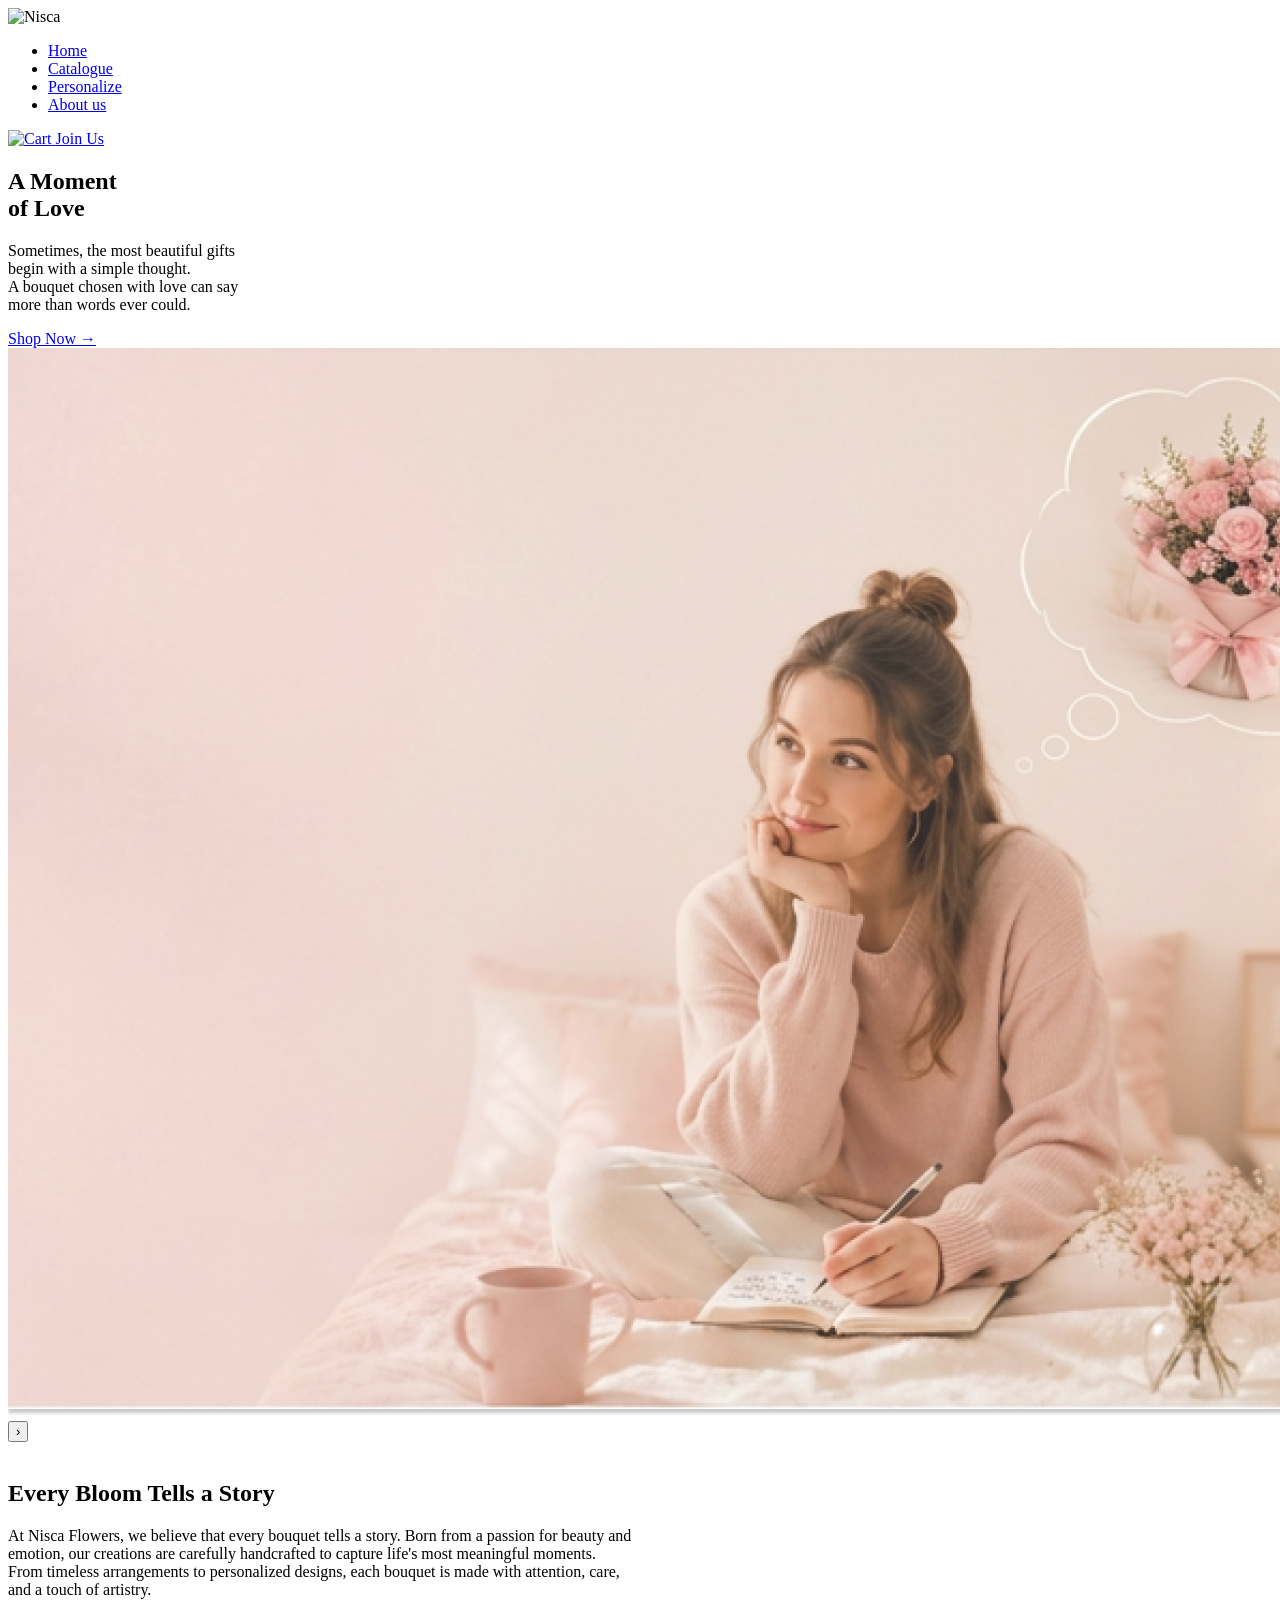
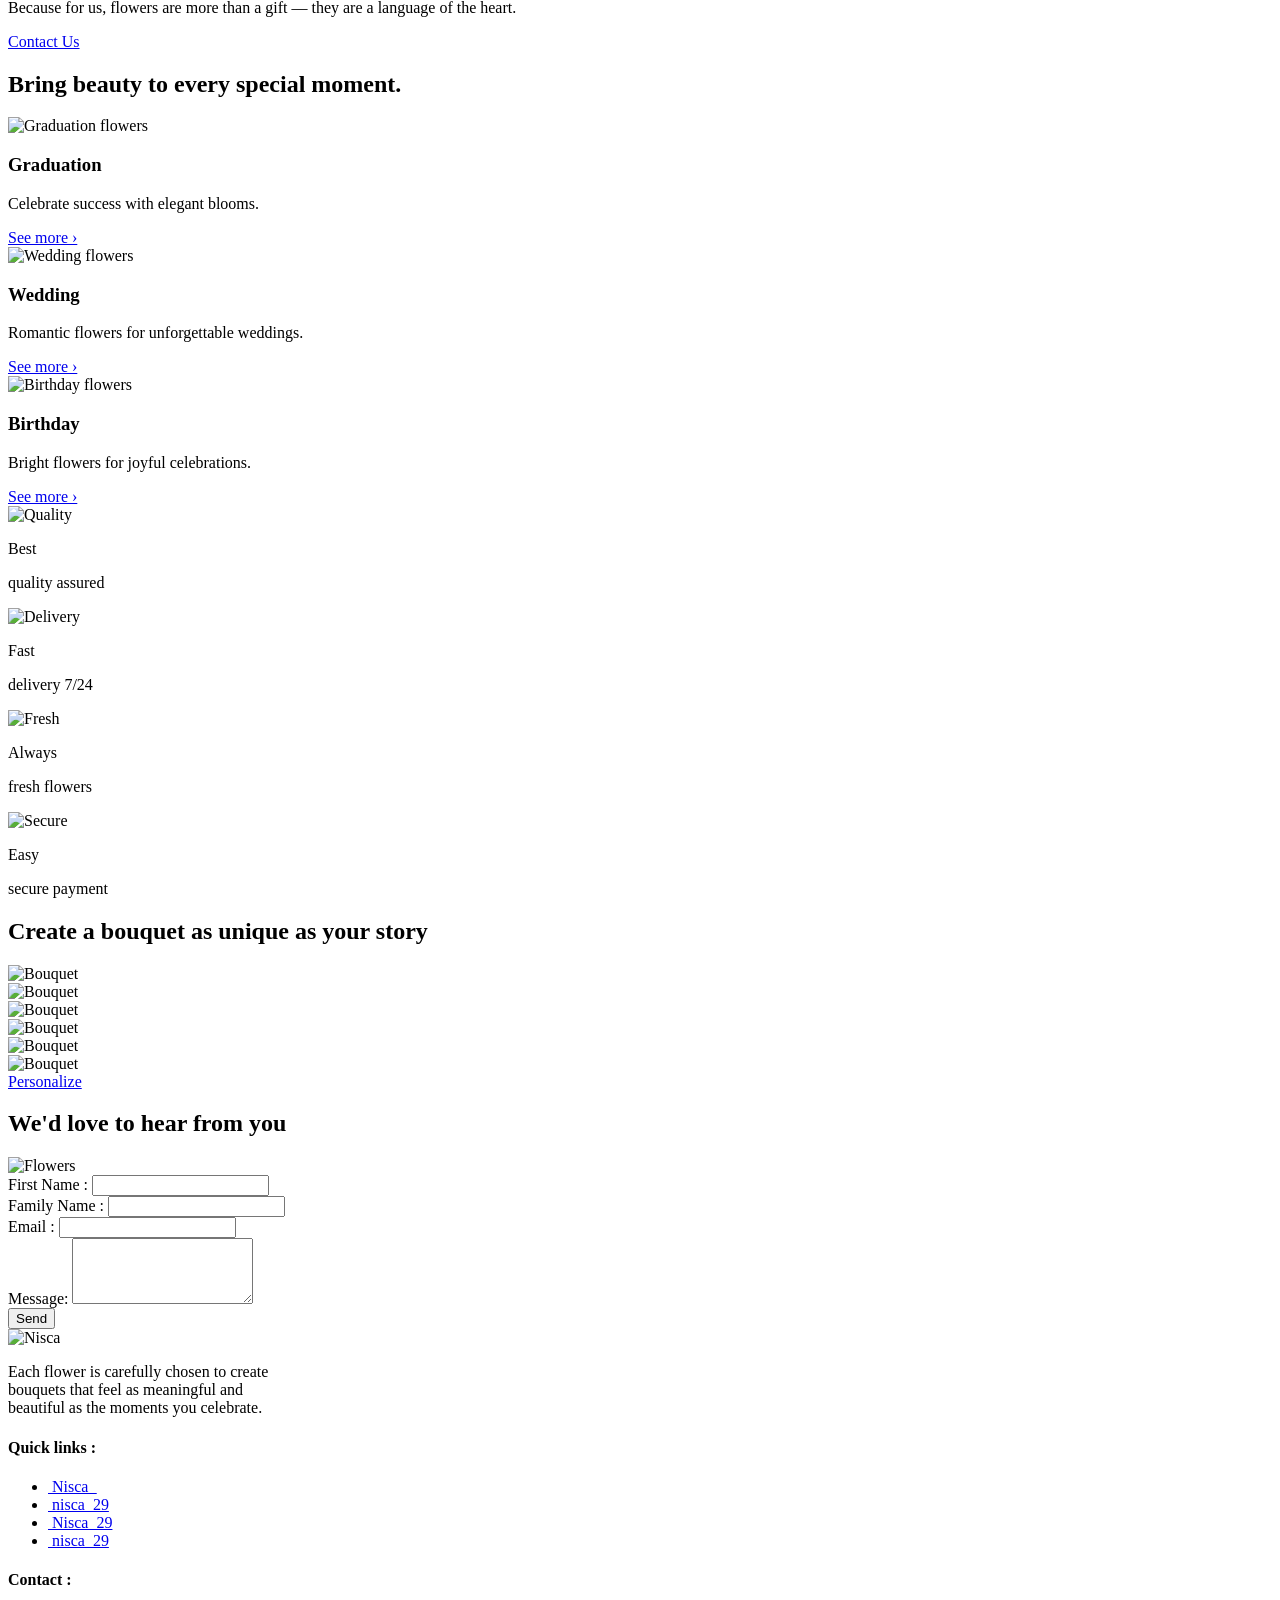
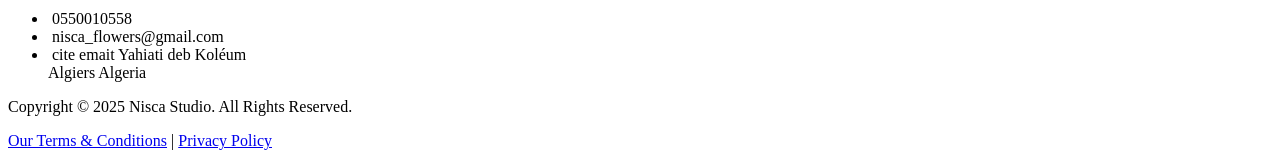
==== index.html @ c4d84436 "adding all the html content" ====
<!DOCTYPE html>
<html lang="en">
<head>
    <meta charset="UTF-8">
    <meta name="viewport" content="width=device-width, initial-scale=1.0">
    <title>Nisca - A Moment of Love</title>
    <link rel="stylesheet" href="styles.css">
    <link href="https://fonts.googleapis.com/css2?family=Playfair+Display:ital,wght@0,400;0,500;0,600;0,700;1,400;1,500;1,600&family=Poppins:wght@300;400;500;600&family=Great+Vibes&display=swap" rel="stylesheet">
</head>
<body>
    <!-- Header -->
    <header class="header">
        <div class="header-container">
            <div class="logo">
                <img src="logo.png" alt="Nisca">
            </div>
            <nav class="nav">
                <ul class="nav-links">
                    <li><a href="#" class="active">Home</a></li>
                    <li><a href="#">Catalogue</a></li>
                    <li><a href="#">Personalize</a></li>
                    <li><a href="#">About us</a></li>
                </ul>
            </nav>
            <div class="header-actions">
                <a href="#" class="cart-icon">
                    <img src="cart-icon.png" alt="Cart">
                </a>
                <a href="#" class="btn-join">Join Us</a>
            </div>
        </div>
    </header>

    <!-- Hero Section -->
    <section class="hero">
        <div class="hero-container">
            <div class="hero-content">
                <h1 class="hero-title">A Moment<br><span>of Love</span></h1>
                <p class="hero-description">
                    Sometimes, the most beautiful gifts<br>
                    begin with a simple thought.<br>
                    A bouquet chosen with love can say<br>
                    more than words ever could.
                </p>
                <a href="#" class="btn-shop">
                    Shop Now
                    <span class="arrow">→</span>
                </a>
            </div>
            <div class="hero-image">
                <img src="/images/header1.png" alt="Woman with flowers">
                <div class="hero-slider-arrow">
                    <button class="slider-btn">›</button>
                </div>
            </div>
        </div>
        <div class="decorative-heart">
            <img src="heart-decoration.png" alt="">
        </div>
    </section>

    <!-- Story Section -->
    <section class="story-section">
        <h2 class="script-title">Every Bloom Tells a Story</h2>
        <p class="story-description">
            At Nisca Flowers, we believe that every bouquet tells a story. Born from a passion for beauty and<br>
            emotion, our creations are carefully handcrafted to capture life's most meaningful moments.<br>
            From timeless arrangements to personalized designs, each bouquet is made with attention, care,<br>
            and a touch of artistry.<br>
            Because for us, flowers are more than a gift — they are a language of the heart.
        </p>
        <a href="#" class="btn-contact">Contact Us</a>
    </section>

    <!-- Occasions Section -->
    <section class="occasions-section">
        <h2 class="script-title">Bring beauty to every special moment.</h2>
        <div class="occasions-grid">
            <div class="occasion-card">
                <div class="occasion-image">
                    <img src="/images/graduation.png" alt="Graduation flowers">
                </div>
                <h3>Graduation</h3>
                <p>Celebrate success with elegant blooms.</p>
                <a href="#" class="see-more">See more ›</a>
            </div>
            <div class="occasion-card">
                <div class="occasion-image">
                    <img src="/images/wedding.png" alt="Wedding flowers">
                </div>
                <h3>Wedding</h3>
                <p>Romantic flowers for unforgettable weddings.</p>
                <a href="#" class="see-more">See more ›</a>
            </div>
            <div class="occasion-card">
                <div class="occasion-image">
                    <img src="/images/birthday.png" alt="Birthday flowers">
                </div>
                <h3>Birthday</h3>
                <p>Bright flowers for joyful celebrations.</p>
                <a href="#" class="see-more">See more ›</a>
            </div>
        </div>
    </section>

    <!-- Features Bar -->
    <section class="features-bar">
        <div class="features-container">
            <div class="feature">
                <div class="feature-icon">
                    <img src="icon-quality.png" alt="Quality">
                </div>
                <p class="feature-label">Best</p>
                <p class="feature-text">quality assured</p>
            </div>
            <div class="feature">
                <div class="feature-icon">
                    <img src="icon-delivery.png" alt="Delivery">
                </div>
                <p class="feature-label">Fast</p>
                <p class="feature-text">delivery 7/24</p>
            </div>
            <div class="feature">
                <div class="feature-icon">
                    <img src="icon-fresh.png" alt="Fresh">
                </div>
                <p class="feature-label">Always</p>
                <p class="feature-text">fresh flowers</p>
            </div>
            <div class="feature">
                <div class="feature-icon">
                    <img src="icon-secure.png" alt="Secure">
                </div>
                <p class="feature-label">Easy</p>
                <p class="feature-text">secure payment</p>
            </div>
        </div>
    </section>

    <!-- Personalize Section -->
    <section class="personalize-section">
        <h2 class="script-title">Create a bouquet as unique as your story</h2>
        <div class="bouquet-grid">
            <div class="bouquet-item large">
                <img src="/images/pic1.png" alt="Bouquet">
            </div>
            <div class="bouquet-item">
                <img src="/images/pic2.png" alt="Bouquet">
            </div>
            <div class="bouquet-item">
                <img src="/images/pic3.png" alt="Bouquet">
            </div>
            <div class="bouquet-item">
                <img src="/images/pic4.png" alt="Bouquet">
            </div>
            <div class="bouquet-item">
                <img src="/images/pic6.png" alt="Bouquet">
            </div>
            <div class="bouquet-item">
                <img src="/images/pic5.png" alt="Bouquet">
            </div>
        </div>
        <a href="#" class="btn-personalize">Personalize</a>
    </section>

    <!-- Contact Section -->
    <section class="contact-section">
        <h2 class="script-title">We'd love to hear from you</h2>
        <div class="contact-container">
            <div class="contact-image">
                <img src="/images/contact_pic.png" alt="Flowers">
            </div>
            <form class="contact-form">
                <div class="form-row">
                    <div class="form-group">
                        <label for="firstName">First Name :</label>
                        <input type="text" id="firstName" name="firstName">
                    </div>
                    <div class="form-group">
                        <label for="familyName">Family Name :</label>
                        <input type="text" id="familyName" name="familyName">
                    </div>
                </div>
                <div class="form-group">
                    <label for="email">Email :</label>
                    <input type="email" id="email" name="email">
                </div>
                <div class="form-group">
                    <label for="message">Message:</label>
                    <textarea id="message" name="message" rows="4"></textarea>
                </div>
                <button type="submit" class="btn-send">Send</button>
            </form>
        </div>
    </section>

    <!-- Footer -->
    <footer class="footer">
        <div class="footer-container">
            <div class="footer-brand">
                <div class="footer-logo">
                    <img src="logo-white.png" alt="Nisca">
                </div>
                <p class="footer-tagline">
                    Each flower is carefully chosen to create<br>
                    bouquets that feel as meaningful and<br>
                    beautiful as the moments you celebrate.
                </p>
            </div>
            <div class="footer-links">
                <h4>Quick links :</h4>
                <ul>
                    <li><a href="#"><img src="icon-facebook.png" alt=""> Nisca_</a></li>
                    <li><a href="#"><img src="icon-instagram.png" alt=""> nisca_29</a></li>
                    <li><a href="#"><img src="icon-tiktok.png" alt=""> Nisca_29</a></li>
                    <li><a href="#"><img src="icon-twitter.png" alt=""> nisca_29</a></li>
                </ul>
            </div>
            <div class="footer-contact">
                <h4>Contact :</h4>
                <ul>
                    <li><img src="icon-phone.png" alt=""> 0550010558</li>
                    <li><img src="icon-email.png" alt=""> nisca_flowers@gmail.com</li>
                    <li><img src="icon-location.png" alt=""> cite emait Yahiati deb Koléum<br>Algiers Algeria</li>
                </ul>
            </div>
        </div>
        <div class="footer-bottom">
            <p>Copyright © 2025 Nisca Studio. All Rights Reserved.</p>
            <p><a href="#">Our Terms & Conditions</a> | <a href="#">Privacy Policy</a></p>
        </div>
    </footer>

    <script src="script.js"></script>
</body>
</html>
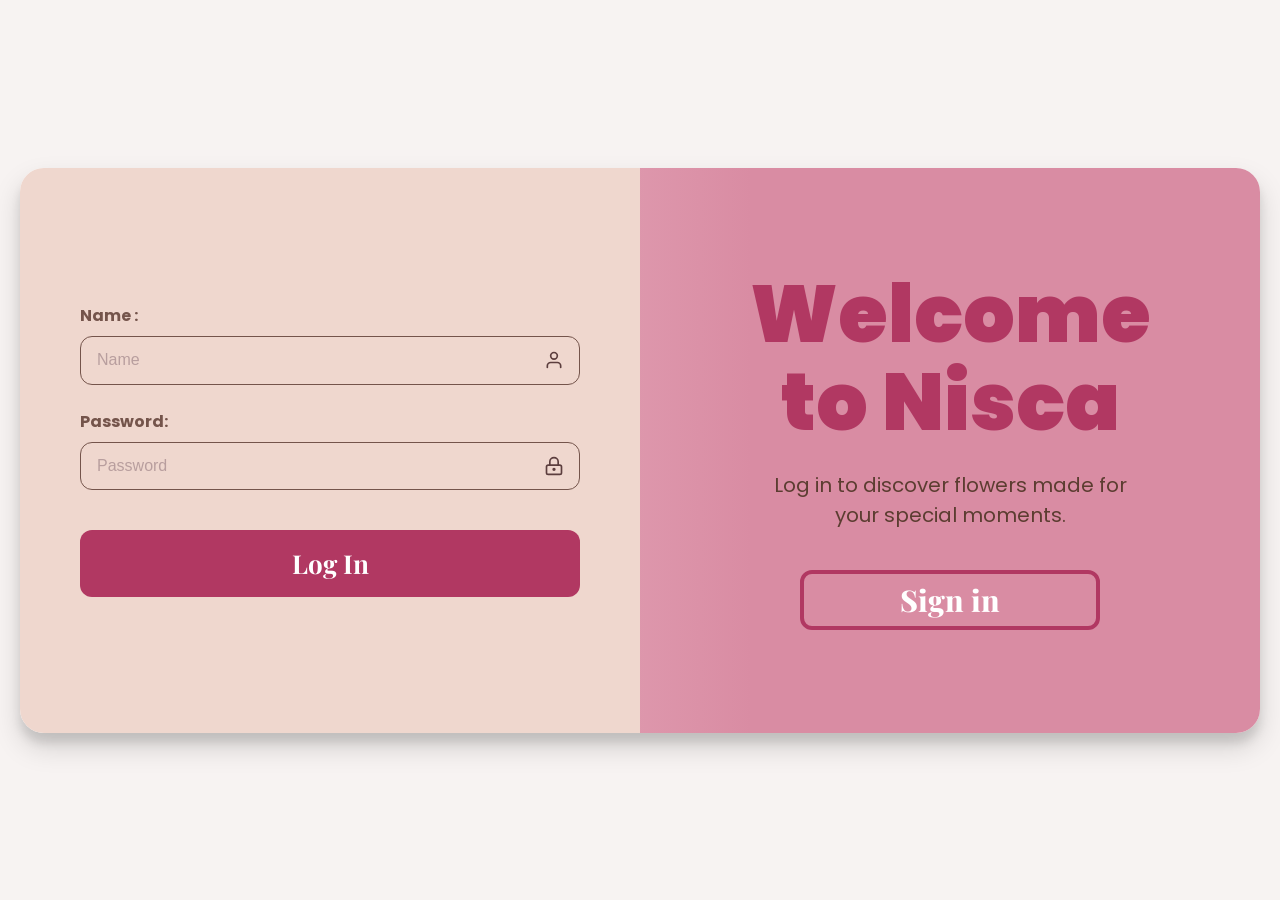
==== commit 3c0109d6: "adding css animation" ====
--- a/index.html
+++ b/index.html
@@ -1,236 +1,154 @@
 <!DOCTYPE html>
 <html lang="en">
 <head>
-    <meta charset="UTF-8">
-    <meta name="viewport" content="width=device-width, initial-scale=1.0">
-    <title>Nisca - A Moment of Love</title>
-    <link rel="stylesheet" href="styles.css">
-    <link href="https://fonts.googleapis.com/css2?family=Playfair+Display:ital,wght@0,400;0,500;0,600;0,700;1,400;1,500;1,600&family=Poppins:wght@300;400;500;600&family=Great+Vibes&display=swap" rel="stylesheet">
+  <meta charset="UTF-8" />
+  <meta name="viewport" content="width=device-width, initial-scale=1.0"/>
+  <title>Nisca Auth</title>
+
+  <link rel="stylesheet" href="style.css"/>
+
+  <link href="https://fonts.googleapis.com/css2?family=Playfair+Display:wght@400;500;600;700;800&family=Poppins:wght@300;400;500;600;700&display=swap" rel="stylesheet">
 </head>
 <body>
-    <!-- Header -->
-    <header class="header">
-        <div class="header-container">
-            <div class="logo">
-                <img src="logo.png" alt="Nisca">
-            </div>
-            <nav class="nav">
-                <ul class="nav-links">
-                    <li><a href="#" class="active">Home</a></li>
-                    <li><a href="#">Catalogue</a></li>
-                    <li><a href="#">Personalize</a></li>
-                    <li><a href="#">About us</a></li>
-                </ul>
-            </nav>
-            <div class="header-actions">
-                <a href="#" class="cart-icon">
-                    <img src="cart-icon.png" alt="Cart">
-                </a>
-                <a href="#" class="btn-join">Join Us</a>
-            </div>
+
+  <div class="container" id="container">
+
+    <div class="form-container sign-up-container">
+      <form class="form">
+
+        <label for="signup-name">Name :</label>
+        <div class="input-wrapper">
+          <input id="signup-name" type="text" placeholder="Name" />
+          <span class="input-icon">
+            <svg width="20" height="20" viewBox="0 0 24 24" fill="none"
+                 stroke="currentColor" stroke-width="2"
+                 stroke-linecap="round" stroke-linejoin="round">
+              <path d="M20 21v-2a4 4 0 0 0-4-4H8a4 4 0 0 0-4 4v2" />
+              <circle cx="12" cy="7" r="4" />
+            </svg>
+          </span>
         </div>
-    </header>
 
-    <!-- Hero Section -->
-    <section class="hero">
-        <div class="hero-container">
-            <div class="hero-content">
-                <h1 class="hero-title">A Moment<br><span>of Love</span></h1>
-                <p class="hero-description">
-                    Sometimes, the most beautiful gifts<br>
-                    begin with a simple thought.<br>
-                    A bouquet chosen with love can say<br>
-                    more than words ever could.
-                </p>
-                <a href="#" class="btn-shop">
-                    Shop Now
-                    <span class="arrow">→</span>
-                </a>
-            </div>
-            <div class="hero-image">
-                <img src="/images/header1.png" alt="Woman with flowers">
-                <div class="hero-slider-arrow">
-                    <button class="slider-btn">›</button>
-                </div>
-            </div>
+        <label for="signup-email">Email :</label>
+        <div class="input-wrapper">
+          <input id="signup-email" type="email" placeholder="email" />
+          <span class="input-icon">
+            <svg width="20" height="20" viewBox="0 0 24 24" fill="none"
+                 stroke="currentColor" stroke-width="2"
+                 stroke-linecap="round" stroke-linejoin="round">
+              <rect x="2" y="4" width="20" height="16" rx="2" />
+              <path d="m22 7-8.97 5.7a1.94 1.94 0 0 1-2.06 0L2 7" />
+            </svg>
+          </span>
         </div>
-        <div class="decorative-heart">
-            <img src="heart-decoration.png" alt="">
+
+        <label for="signup-password">Password:</label>
+        <div class="input-wrapper">
+          <input id="signup-password" type="password" placeholder="Password" />
+          <span class="input-icon">
+            <svg width="20" height="20" viewBox="0 0 24 24" fill="none"
+                 stroke="currentColor" stroke-width="2"
+                 stroke-linecap="round" stroke-linejoin="round">
+              <rect x="3" y="11" width="18" height="11" rx="2" ry="2" />
+              <path d="M7 11V7a5 5 0 0 1 10 0v4" />
+              <circle cx="12" cy="16" r="1" />
+            </svg>
+          </span>
         </div>
-    </section>
 
-    <!-- Story Section -->
-    <section class="story-section">
-        <h2 class="script-title">Every Bloom Tells a Story</h2>
-        <p class="story-description">
-            At Nisca Flowers, we believe that every bouquet tells a story. Born from a passion for beauty and<br>
-            emotion, our creations are carefully handcrafted to capture life's most meaningful moments.<br>
-            From timeless arrangements to personalized designs, each bouquet is made with attention, care,<br>
-            and a touch of artistry.<br>
-            Because for us, flowers are more than a gift — they are a language of the heart.
-        </p>
-        <a href="#" class="btn-contact">Contact Us</a>
-    </section>
+        <label for="signup-confirm">Confirm Password :</label>
+        <div class="input-wrapper">
+          <input id="signup-confirm" type="password" placeholder="Password:" />
+          <span class="input-icon">
+            <svg width="20" height="20" viewBox="0 0 24 24" fill="none"
+                 stroke="currentColor" stroke-width="2"
+                 stroke-linecap="round" stroke-linejoin="round">
+              <rect x="3" y="11" width="18" height="11" rx="2" ry="2" />
+              <path d="M7 11V7a5 5 0 0 1 10 0v4" />
+              <circle cx="12" cy="16" r="1" />
+            </svg>
+          </span>
+        </div>
 
-    <!-- Occasions Section -->
-    <section class="occasions-section">
-        <h2 class="script-title">Bring beauty to every special moment.</h2>
-        <div class="occasions-grid">
-            <div class="occasion-card">
-                <div class="occasion-image">
-                    <img src="/images/graduation.png" alt="Graduation flowers">
-                </div>
-                <h3>Graduation</h3>
-                <p>Celebrate success with elegant blooms.</p>
-                <a href="#" class="see-more">See more ›</a>
-            </div>
-            <div class="occasion-card">
-                <div class="occasion-image">
-                    <img src="/images/wedding.png" alt="Wedding flowers">
-                </div>
-                <h3>Wedding</h3>
-                <p>Romantic flowers for unforgettable weddings.</p>
-                <a href="#" class="see-more">See more ›</a>
-            </div>
-            <div class="occasion-card">
-                <div class="occasion-image">
-                    <img src="/images/birthday.png" alt="Birthday flowers">
-                </div>
-                <h3>Birthday</h3>
-                <p>Bright flowers for joyful celebrations.</p>
-                <a href="#" class="see-more">See more ›</a>
-            </div>
+        <button type="submit" class="btn-primary">
+          Sign in
+        </button>
+      </form>
+    </div>
+
+    <div class="form-container sign-in-container">
+      <form class="form">
+
+        <label for="login-name">Name :</label>
+        <div class="input-wrapper">
+          <input id="login-name" type="text" placeholder="Name" />
+          <span class="input-icon">
+            <svg width="20" height="20" viewBox="0 0 24 24" fill="none"
+                 stroke="currentColor" stroke-width="2"
+                 stroke-linecap="round" stroke-linejoin="round">
+              <path d="M20 21v-2a4 4 0 0 0-4-4H8a4 4 0 0 0-4 4v2" />
+              <circle cx="12" cy="7" r="4" />
+            </svg>
+          </span>
         </div>
-    </section>
 
-    <!-- Features Bar -->
-    <section class="features-bar">
-        <div class="features-container">
-            <div class="feature">
-                <div class="feature-icon">
-                    <img src="icon-quality.png" alt="Quality">
-                </div>
-                <p class="feature-label">Best</p>
-                <p class="feature-text">quality assured</p>
-            </div>
-            <div class="feature">
-                <div class="feature-icon">
-                    <img src="icon-delivery.png" alt="Delivery">
-                </div>
-                <p class="feature-label">Fast</p>
-                <p class="feature-text">delivery 7/24</p>
-            </div>
-            <div class="feature">
-                <div class="feature-icon">
-                    <img src="icon-fresh.png" alt="Fresh">
-                </div>
-                <p class="feature-label">Always</p>
-                <p class="feature-text">fresh flowers</p>
-            </div>
-            <div class="feature">
-                <div class="feature-icon">
-                    <img src="icon-secure.png" alt="Secure">
-                </div>
-                <p class="feature-label">Easy</p>
-                <p class="feature-text">secure payment</p>
-            </div>
+        <label for="login-password">Password:</label>
+        <div class="input-wrapper">
+          <input id="login-password" type="password" placeholder="Password" />
+          <span class="input-icon">
+            <svg width="20" height="20" viewBox="0 0 24 24" fill="none"
+                 stroke="currentColor" stroke-width="2"
+                 stroke-linecap="round" stroke-linejoin="round">
+              <rect x="3" y="11" width="18" height="11" rx="2" ry="2" />
+              <path d="M7 11V7a5 5 0 0 1 10 0v4" />
+              <circle cx="12" cy="16" r="1" />
+            </svg>
+          </span>
         </div>
-    </section>
 
-    <!-- Personalize Section -->
-    <section class="personalize-section">
-        <h2 class="script-title">Create a bouquet as unique as your story</h2>
-        <div class="bouquet-grid">
-            <div class="bouquet-item large">
-                <img src="/images/pic1.png" alt="Bouquet">
-            </div>
-            <div class="bouquet-item">
-                <img src="/images/pic2.png" alt="Bouquet">
-            </div>
-            <div class="bouquet-item">
-                <img src="/images/pic3.png" alt="Bouquet">
-            </div>
-            <div class="bouquet-item">
-                <img src="/images/pic4.png" alt="Bouquet">
-            </div>
-            <div class="bouquet-item">
-                <img src="/images/pic6.png" alt="Bouquet">
-            </div>
-            <div class="bouquet-item">
-                <img src="/images/pic5.png" alt="Bouquet">
-            </div>
+        <button type="submit" class="btn-primary">
+          Log In
+        </button>
+
+      </form>
+    </div>
+
+    <div class="overlay-container">
+
+      <div class="overlay">
+
+        <div class="overlay-panel overlay-left">
+          <h1>Welcome<br>Back !</h1>
+
+          <p>
+            Sign in and turn simple moments<br>
+            into beautiful memories.
+          </p>
+
+          <button class="ghost" id="signIn">
+            Log in
+          </button>
         </div>
-        <a href="#" class="btn-personalize">Personalize</a>
-    </section>
 
-    <!-- Contact Section -->
-    <section class="contact-section">
-        <h2 class="script-title">We'd love to hear from you</h2>
-        <div class="contact-container">
-            <div class="contact-image">
-                <img src="/images/contact_pic.png" alt="Flowers">
-            </div>
-            <form class="contact-form">
-                <div class="form-row">
-                    <div class="form-group">
-                        <label for="firstName">First Name :</label>
-                        <input type="text" id="firstName" name="firstName">
-                    </div>
-                    <div class="form-group">
-                        <label for="familyName">Family Name :</label>
-                        <input type="text" id="familyName" name="familyName">
-                    </div>
-                </div>
-                <div class="form-group">
-                    <label for="email">Email :</label>
-                    <input type="email" id="email" name="email">
-                </div>
-                <div class="form-group">
-                    <label for="message">Message:</label>
-                    <textarea id="message" name="message" rows="4"></textarea>
-                </div>
-                <button type="submit" class="btn-send">Send</button>
-            </form>
+        <div class="overlay-panel overlay-right">
+          <h1>Welcome<br>to Nisca</h1>
+
+          <p>
+            Log in to discover flowers made for<br>
+            your special moments.
+          </p>
+
+          <button class="ghost" id="signUp">
+            Sign in
+          </button>
         </div>
-    </section>
 
-    <!-- Footer -->
-    <footer class="footer">
-        <div class="footer-container">
-            <div class="footer-brand">
-                <div class="footer-logo">
-                    <img src="logo-white.png" alt="Nisca">
-                </div>
-                <p class="footer-tagline">
-                    Each flower is carefully chosen to create<br>
-                    bouquets that feel as meaningful and<br>
-                    beautiful as the moments you celebrate.
-                </p>
-            </div>
-            <div class="footer-links">
-                <h4>Quick links :</h4>
-                <ul>
-                    <li><a href="#"><img src="icon-facebook.png" alt=""> Nisca_</a></li>
-                    <li><a href="#"><img src="icon-instagram.png" alt=""> nisca_29</a></li>
-                    <li><a href="#"><img src="icon-tiktok.png" alt=""> Nisca_29</a></li>
-                    <li><a href="#"><img src="icon-twitter.png" alt=""> nisca_29</a></li>
-                </ul>
-            </div>
-            <div class="footer-contact">
-                <h4>Contact :</h4>
-                <ul>
-                    <li><img src="icon-phone.png" alt=""> 0550010558</li>
-                    <li><img src="icon-email.png" alt=""> nisca_flowers@gmail.com</li>
-                    <li><img src="icon-location.png" alt=""> cite emait Yahiati deb Koléum<br>Algiers Algeria</li>
-                </ul>
-            </div>
-        </div>
-        <div class="footer-bottom">
-            <p>Copyright © 2025 Nisca Studio. All Rights Reserved.</p>
-            <p><a href="#">Our Terms & Conditions</a> | <a href="#">Privacy Policy</a></p>
-        </div>
-    </footer>
+      </div>
 
-    <script src="script.js"></script>
+    </div>
+
+  </div>
+
+  <script src="script.js"></script>
 </body>
-</html>
+</html>
--- a/style.css
+++ b/style.css
@@ -0,0 +1,228 @@
+*{
+  margin:0;
+  padding:0;
+  box-sizing:border-box;
+}
+
+body{
+  font-family:'Poppins',sans-serif;
+  min-height:100vh;
+  display:flex;
+  justify-content:center;
+  align-items:center;
+  background:#f7f3f2;
+  padding:20px;
+}
+
+.container{
+  position:relative;
+  width:1400px;
+  height:565px;
+  background:#fff;
+  border-radius:24px;
+  overflow:hidden;
+  box-shadow:0 14px 28px rgba(0,0,0,0.15), 0 10px 10px rgba(0,0,0,0.1);
+}
+
+.form-container{
+  position:absolute;
+  top:0;
+  height:100%;
+  transition:all 0.6s ease-in-out;
+}
+
+.sign-in-container{
+  left:0;
+  width:50%;
+  z-index:2;
+}
+
+.sign-up-container{
+  left:0;
+  width:50%;
+  opacity:0;
+  z-index:1;
+}
+
+.container.right-panel-active .sign-in-container{
+  transform:translateX(100%);
+}
+
+.container.right-panel-active .sign-up-container{
+  transform:translateX(100%);
+  opacity:1;
+  z-index:5;
+  animation:show 0.6s;
+}
+
+@keyframes show{
+  0%,49.99%{
+    opacity:0;
+    z-index:1;
+  }
+
+  50%,100%{
+    opacity:1;
+    z-index:5;
+  }
+}
+
+.form{
+  background:#EFD7CE;
+  height:100%;
+  display:flex;
+  flex-direction:column;
+  justify-content:center;
+  padding:0 60px;
+}
+
+.form label{
+  display:block;
+  font-size:1rem;
+  font-weight:700;
+  color:#74544B;
+  margin-bottom:0.5rem;
+}
+
+.input-wrapper{
+  position:relative;
+  margin-bottom:1.5rem;
+}
+
+.input-wrapper input{
+  width:100%;
+  padding:0.9rem 1rem;
+  padding-right:3rem;
+  font-size:1rem;
+  color:#74544B;
+  background:transparent;
+  border:1.5px solid #74544B;
+  border-radius:12px;
+  outline:none;
+}
+
+.input-wrapper input::placeholder{
+  color:#b89e9e;
+}
+
+.input-icon{
+  position:absolute;
+  right:1rem;
+  top:50%;
+  transform:translateY(-50%);
+  color:#5c3e3e;
+  pointer-events:none;
+  display:flex;
+  align-items:center;
+}
+
+.btn-primary{
+  width:100%;
+  padding:1rem;
+  margin-top:1rem;
+  font-family:"Playfair Display";
+  font-size:26px;
+  font-weight:700;
+  color:#ffffff;
+  border-radius:12px;
+  background:#B13862;
+  border:none;
+  cursor:pointer;
+  transition:0.3s;
+}
+
+.btn-primary:hover{
+  background:#d9799b;
+}
+
+.ghost{
+  width:300px;
+  height:60px;
+  border-radius:12px;
+  border:4px solid #B13862;
+  background:transparent;
+  color:#FFF;
+  font-family:"Playfair Display";
+  font-size:30px;
+  font-weight:800;
+  cursor:pointer;
+  margin-top:20px;
+  transition:0.3s;
+}
+
+.ghost:hover{
+  background:rgba(255,255,255,0.15);
+  border-color:#ffffff;
+}
+
+.overlay-container{
+  position:absolute;
+  top:0;
+  left:50%;
+  width:50%;
+  height:100%;
+  overflow:hidden;
+  transition:transform 0.6s ease-in-out;
+  z-index:100;
+}
+
+.container.right-panel-active .overlay-container{
+  transform:translateX(-100%);
+}
+
+.overlay{
+  position:relative;
+  left:-100%;
+  width:200%;
+  height:100%;
+  background:linear-gradient(90deg, rgba(243, 198, 211, 0.82) 1%, #D98CA3 59%);
+  transform:translateX(0);
+  transition:transform 0.6s ease-in-out;
+}
+
+.container.right-panel-active .overlay{
+  transform:translateX(50%);
+}
+
+.overlay-panel{
+  position:absolute;
+  top:0;
+  width:50%;
+  height:100%;
+  display:flex;
+  flex-direction:column;
+  justify-content:center;
+  align-items:center;
+  padding:0 40px;
+  text-align:center;
+}
+
+.overlay-left{
+  transform:translateX(-20%);
+}
+
+.container.right-panel-active .overlay-left{
+  transform:translateX(0);
+}
+
+.overlay-right{
+  right:0;
+}
+
+.container.right-panel-active .overlay-right{
+  transform:translateX(20%);
+}
+
+.overlay-panel h1{
+  color:#B13862;
+  font-size:80px;
+  font-weight:900;
+  line-height:1.1;
+  margin-bottom:1.5rem;
+}
+
+.overlay-panel p{
+  color:#5C3D31;
+  font-size:20px;
+  margin-bottom:20px;
+}
